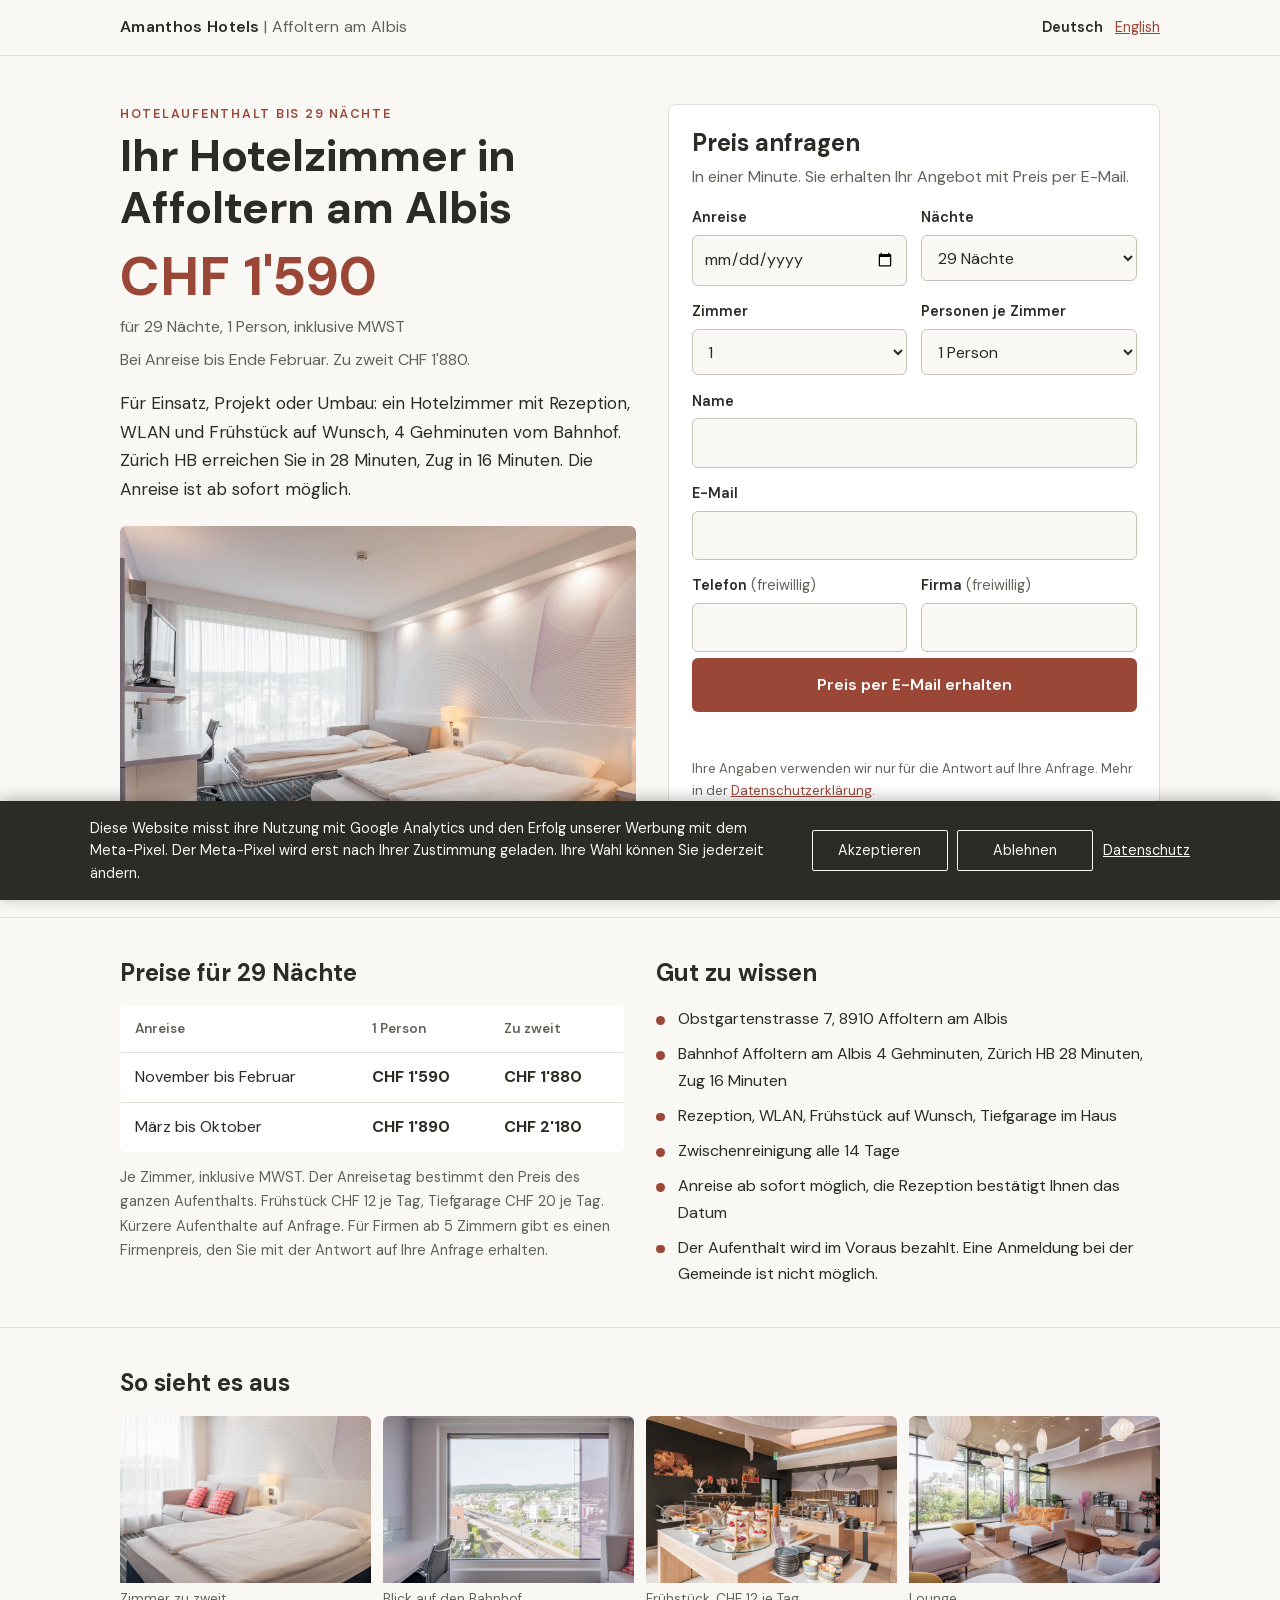
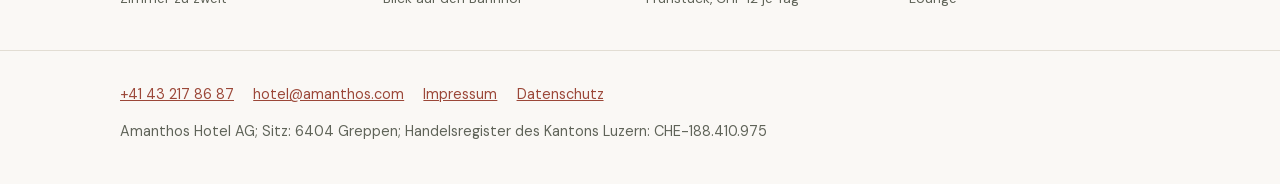
==== affoltern/index.html @ 2ec8eef7 "feat(affoltern): enquiry page for hotel stays of up to 29 nights Segment 2, part 3 of plan prize-anf" ====
<!DOCTYPE html>
<html lang="de">
<head>
  <meta charset="UTF-8">
  <meta name="viewport" content="width=device-width, initial-scale=1.0">
  <title>Hotelzimmer bis 29 Nächte in Affoltern am Albis | Amanthos Hotels</title>
  <meta name="description" content="Hotelzimmer in Affoltern am Albis für bis zu 29 Nächte: 1 Person CHF 1'590, zu zweit CHF 1'880 bei Anreise bis Ende Februar, inklusive MWST. Bahnhof 4 Gehminuten, Zürich HB 28 Minuten.">
  <link rel="canonical" href="https://www.amanthos.com/affoltern/">
  <link rel="alternate" hreflang="de" href="https://www.amanthos.com/affoltern/">
  <link rel="alternate" hreflang="en" href="https://www.amanthos.com/affoltern/en/">
  <link rel="alternate" hreflang="x-default" href="https://www.amanthos.com/affoltern/">
  <meta name="robots" content="index, follow">
  <meta property="og:type" content="website">
  <meta property="og:title" content="Hotelzimmer bis 29 Nächte in Affoltern am Albis: CHF 1'590">
  <meta property="og:description" content="Für Einsatz, Projekt oder Umbau. Preis inklusive MWST, Anreise ab sofort, Bahnhof 4 Gehminuten.">
  <meta property="og:url" content="https://www.amanthos.com/affoltern/">
  <meta property="og:image" content="https://www.amanthos.com/images/affoltern/zimmer-1600.webp">
  <meta property="og:locale" content="de_CH">

  <!-- Firmenlink (K4): den Token aus #f= lesen und das Fragment entfernen, bevor irgendein
       anderes Skript die Adresse sieht. Der Token bleibt im Browser, gesendet wird nur die Kennung. -->
  <script>
    (function () {
      try {
        var m = /(?:^#|&)f=([A-Za-z0-9_-]{22})(?:&|$)/.exec(window.location.hash || '');
        if (m) { window.__affolternToken = m[1]; }
        if (window.location.hash) { history.replaceState(null, '', window.location.pathname + window.location.search); }
      } catch (e) { /* ohne Firmenlink weiter */ }
    })();
  </script>

  <link rel="preload" href="/assets/fonts/DMSans.woff2" as="font" type="font/woff2" crossorigin>
  <style>@font-face{font-family:'DM Sans';font-style:normal;font-weight:400 700;font-display:swap;src:url(/assets/fonts/DMSans.woff2) format('woff2')}</style>
  <link rel="stylesheet" href="/affoltern/affoltern.css">

  <script src="https://browser.sentry-cdn.com/10.68.0/bundle.tracing.min.js"
          integrity="sha384-IDGicfmkFBjzbyXFRgxkdVAjmPeBqxWZUv7oUbKSCAc+OEMdNXzrciXnPJzd17Xc"
          crossorigin="anonymous" defer></script>
  <script src="/js/sentry-init.js" defer></script>
  <script async src="https://plausible.io/js/pa-nLFScH18E7rqIC7Xrps3j.js"></script>
  <script>
    window.plausible=window.plausible||function(){(plausible.q=plausible.q||[]).push(arguments)},plausible.init=plausible.init||function(i){plausible.o=i||{}};
    plausible.init()
  </script>
  <!-- consent.js laedt SYNCHRON und VOR gtag: nur so stehen die Consent-Defaults vorher. -->
  <script src="/js/consent.js"></script>
  <script defer src="/js/meta.js"></script>
  <script>
    window.dataLayer = window.dataLayer || [];
    function gtag(){dataLayer.push(arguments);}
    gtag('js', new Date());
    gtag('config', 'G-1EW53WRTNR');
    gtag('config', 'AW-702540316');
    (function () {
      var geholt = false;
      function laden() {
        if (geholt) return;
        geholt = true;
        var s = document.createElement('script');
        s.async = true;
        s.src = 'https://www.googletagmanager.com/gtag/js?id=G-1EW53WRTNR';
        (document.head || document.documentElement).appendChild(s);
      }
      var wahl = null;
      try { wahl = window.localStorage.getItem('am_consent_analytics'); } catch (e) { /* Privatmodus */ }
      if (wahl !== 'denied') { laden(); }
      document.addEventListener('am:consent-change', function (e) {
        if (e && e.detail && e.detail.state === 'granted') { laden(); }
      });
    })();
  </script>
  <script defer src="/affoltern/js/affoltern-config.js"></script>
  <script defer src="/affoltern/js/affoltern-firmenlink.js"></script>
  <script defer src="/affoltern/js/affoltern-page.js"></script>
</head>
<body>

<header class="kopf">
  <div class="huelle kopf__inhalt">
    <a class="kopf__marke" href="/affoltern/">Amanthos Hotels <span>| Affoltern am Albis</span></a>
    <nav class="sprache" aria-label="Sprache">
      <a href="/affoltern/" aria-current="page" hreflang="de" lang="de">Deutsch</a>
      <a href="/affoltern/en/" hreflang="en" lang="en">English</a>
    </nav>
  </div>
</header>

<main>
  <div class="huelle einstieg">
    <div>
      <p class="augenbraue">Hotelaufenthalt bis 29 Nächte</p>
      <h1>Ihr Hotelzimmer in Affoltern am Albis</h1>
      <p class="preis"><span class="preis__betrag">CHF 1'590</span> <span class="preis__zusatz">für 29 Nächte, 1 Person, inklusive MWST</span></p>
      <p class="preis__zusatz">Bei Anreise bis Ende Februar. Zu zweit CHF 1'880.</p>
      <p class="vorspann">Für Einsatz, Projekt oder Umbau: ein Hotelzimmer mit Rezeption, WLAN und Frühstück auf Wunsch, 4 Gehminuten vom Bahnhof. Zürich HB erreichen Sie in 28 Minuten, Zug in 16 Minuten. Die Anreise ist ab sofort möglich.</p>
      <div class="bild-haupt" style="margin-top:1.4rem">
        <picture>
          <source type="image/webp" media="(max-width: 700px)" srcset="/images/affoltern/zimmer-960.webp">
          <img src="/images/affoltern/zimmer-1600.webp" alt="Hotelzimmer mit Doppelbett, Schreibtisch und grossem Fenster mit Blick über Affoltern am Albis" width="1600" height="1065" fetchpriority="high" decoding="async">
        </picture>
      </div>
    </div>

    <div class="anfrage" id="anfrage">
      <form id="af-form">
        <h2>Preis anfragen</h2>
        <p class="anfrage__lead">In einer Minute. Sie erhalten Ihr Angebot mit Preis per E-Mail.</p>
        <p class="af-hinweis" id="af-prefill" hidden></p>
        <div class="felder">
          <div class="feld feld--halb">
            <label for="af-arrival">Anreise</label>
            <input type="date" id="af-arrival" name="arrival" required>
          </div>
          <div class="feld feld--halb">
            <label for="af-nights">Nächte</label>
            <select id="af-nights" name="nights">
              <option value="29" selected>29 Nächte</option>
              <option value="kuerzer">Kürzer als 29 Nächte (Preis auf Anfrage)</option>
            </select>
          </div>
          <div class="feld feld--halb">
            <label for="af-rooms">Zimmer</label>
            <select id="af-rooms" name="rooms">
              <option value="1" selected>1</option><option value="2">2</option><option value="3">3</option><option value="4">4</option><option value="5">5</option><option value="6">6</option><option value="7">7</option><option value="8">8</option><option value="9">9</option><option value="10">10</option><option value="11">11</option><option value="12">12</option><option value="13">13</option><option value="14">14</option><option value="15">15</option><option value="16">16</option><option value="17">17</option><option value="18">18</option><option value="19">19</option><option value="20">20</option><option value="21">21</option><option value="22">22</option><option value="23">23</option><option value="24">24</option><option value="25">25</option><option value="26">26</option><option value="27">27</option><option value="28">28</option><option value="29">29</option><option value="30">30</option>
            </select>
          </div>
          <div class="feld feld--halb">
            <label for="af-persons">Personen je Zimmer</label>
            <select id="af-persons" name="persons">
              <option value="1" selected>1 Person</option>
              <option value="2">2 Personen</option>
            </select>
          </div>
          <div class="feld">
            <label for="af-name">Name</label>
            <input type="text" id="af-name" name="name" autocomplete="name" required minlength="2" maxlength="200">
          </div>
          <div class="feld">
            <label for="af-email">E-Mail</label>
            <input type="email" id="af-email" name="email" autocomplete="email" required maxlength="200">
          </div>
          <div class="feld feld--halb">
            <label for="af-phone">Telefon <span class="optional">(freiwillig)</span></label>
            <input type="tel" id="af-phone" name="phone" autocomplete="tel" maxlength="40">
          </div>
          <div class="feld feld--halb">
            <label for="af-company">Firma <span class="optional">(freiwillig)</span></label>
            <input type="text" id="af-company" name="company" autocomplete="organization" maxlength="200">
          </div>
          <div class="honig" aria-hidden="true">
            <label for="af-company-website">Webseite</label>
            <input type="text" id="af-company-website" name="company_website" tabindex="-1" autocomplete="off">
          </div>
        </div>
        <button type="submit" class="knopf" id="af-submit">Preis per E-Mail erhalten</button>
        <p class="af-status" id="af-status" role="status" aria-live="polite"></p>
        <p class="datenschutz" id="af-consent">Ihre Angaben verwenden wir nur für die Antwort auf Ihre Anfrage. Mehr in der <a href="/privacy/">Datenschutzerklärung</a>.</p>
      </form>
      <div class="danke" id="af-success" tabindex="-1" hidden>
        <h2>Danke, Ihre Anfrage ist bei uns.</h2>
        <p>Ihr Angebot mit Preis erhalten Sie per E-Mail von hotel@amanthos.com, spätestens innert eines Werktags.</p>
        <p>Lieber gleich persönlich besprechen? Wählen Sie einen Termin für einen Rückruf:</p>
        <p><a class="knopf knopf--leise" href="https://cal.com/team/amanthos/affoltern-rueckruf" rel="noopener">Rückruf-Termin wählen</a></p>
        <p>Rezeption: <a href="tel:+41432178687">+41 43 217 86 87</a> · <a href="mailto:hotel@amanthos.com">hotel@amanthos.com</a></p>
      </div>
      <noscript><p class="klein">Ohne JavaScript erreichen Sie uns unter +41 43 217 86 87 oder hotel@amanthos.com.</p></noscript>
    </div>
  </div>

  <section>
    <div class="huelle zwei">
      <div>
        <h2>Preise für 29 Nächte</h2>
        <table class="preistabelle">
          <thead><tr><th scope="col">Anreise</th><th scope="col">1 Person</th><th scope="col">Zu zweit</th></tr></thead>
          <tbody>
            <tr><td>November bis Februar</td><td class="zahl">CHF 1'590</td><td class="zahl">CHF 1'880</td></tr>
            <tr><td>März bis Oktober</td><td class="zahl">CHF 1'890</td><td class="zahl">CHF 2'180</td></tr>
          </tbody>
        </table>
        <p class="klein">Je Zimmer, inklusive MWST. Der Anreisetag bestimmt den Preis des ganzen Aufenthalts. Frühstück CHF 12 je Tag, Tiefgarage CHF 20 je Tag. Kürzere Aufenthalte auf Anfrage. Für Firmen ab 5 Zimmern gibt es einen Firmenpreis, den Sie mit der Antwort auf Ihre Anfrage erhalten.</p>
      </div>
      <div>
        <h2>Gut zu wissen</h2>
        <ul class="fakten">
          <li>Obstgartenstrasse 7, 8910 Affoltern am Albis</li>
          <li>Bahnhof Affoltern am Albis 4 Gehminuten, Zürich HB 28 Minuten, Zug 16 Minuten</li>
          <li>Rezeption, WLAN, Frühstück auf Wunsch, Tiefgarage im Haus</li>
          <li>Zwischenreinigung alle 14 Tage</li>
          <li>Anreise ab sofort möglich, die Rezeption bestätigt Ihnen das Datum</li>
          <li>Der Aufenthalt wird im Voraus bezahlt. Eine Anmeldung bei der Gemeinde ist nicht möglich.</li>
        </ul>
      </div>
    </div>
  </section>

  <section>
    <div class="huelle">
      <h2>So sieht es aus</h2>
      <div class="galerie">
        <figure>
          <picture><source type="image/webp" media="(max-width: 700px)" srcset="/images/affoltern/zimmer-zwei-960.webp"><img src="/images/affoltern/zimmer-zwei-1600.webp" alt="Zimmer mit zwei Betten und Sofa" width="1600" height="1065" loading="lazy" decoding="async"></picture>
          <figcaption>Zimmer zu zweit</figcaption>
        </figure>
        <figure>
          <picture><source type="image/webp" media="(max-width: 700px)" srcset="/images/affoltern/aussicht-bahnhof-960.webp"><img src="/images/affoltern/aussicht-bahnhof-1600.webp" alt="Blick aus dem Zimmerfenster auf den Bahnhof Affoltern am Albis" width="1600" height="1065" loading="lazy" decoding="async"></picture>
          <figcaption>Blick auf den Bahnhof</figcaption>
        </figure>
        <figure>
          <picture><source type="image/webp" media="(max-width: 700px)" srcset="/images/affoltern/fruehstueck-960.webp"><img src="/images/affoltern/fruehstueck-1600.webp" alt="Frühstücksbuffet mit Brot, Früchten und Gebäck" width="1600" height="1065" loading="lazy" decoding="async"></picture>
          <figcaption>Frühstück, CHF 12 je Tag</figcaption>
        </figure>
        <figure>
          <picture><source type="image/webp" media="(max-width: 700px)" srcset="/images/affoltern/lounge-960.webp"><img src="/images/affoltern/lounge-1600.webp" alt="Lounge mit Sofas und grossen Fenstern" width="1600" height="1065" loading="lazy" decoding="async"></picture>
          <figcaption>Lounge</figcaption>
        </figure>
      </div>
    </div>
  </section>
</main>

<footer class="fuss">
  <div class="huelle">
    <div class="fuss__zeile">
      <a href="tel:+41432178687">+41 43 217 86 87</a>
      <a href="mailto:hotel@amanthos.com">hotel@amanthos.com</a>
      <a href="/imprint/">Impressum</a>
      <a href="/privacy/">Datenschutz</a>
    </div>
    <p>Amanthos Hotel AG; Sitz: 6404 Greppen; Handelsregister des Kantons Luzern: CHE-188.410.975</p>
  </div>
</footer>
</body>
</html>
---- affoltern/affoltern.css ----
/* Seiten /affoltern/ und /affoltern/en/: Hotelaufenthalt bis 29 Naechte, Amanthos Hotels.
   Farben und Schrift wie investment/bad-wiessee, damit amanthos.com ein Auftritt bleibt. */

*, *::before, *::after { margin: 0; padding: 0; box-sizing: border-box; }

:root {
  --bg: #FAF8F5;
  --flaeche: #FFFFFF;
  --text: #2a2c25;
  --gedaempft: #5f6358;
  --akzent: #9b4738;
  --akzent-dunkel: #7d3529;
  --linie: #E2DDD3;
  --spalte: 1080px;
}

html { scroll-behavior: smooth; }
body {
  font-family: 'DM Sans', system-ui, -apple-system, sans-serif;
  background: var(--bg); color: var(--text); line-height: 1.65;
  -webkit-font-smoothing: antialiased;
}
img { max-width: 100%; height: auto; display: block; }
a { color: var(--akzent); }
.huelle { max-width: var(--spalte); margin: 0 auto; padding-inline: 1.25rem; }

/* Kopf */
.kopf { border-bottom: 1px solid var(--linie); }
.kopf__inhalt { display: flex; align-items: center; justify-content: space-between; gap: 1rem; padding-block: .9rem; flex-wrap: wrap; }
.kopf__marke { font-weight: 600; letter-spacing: .02em; color: var(--text); text-decoration: none; }
.kopf__marke span { color: var(--gedaempft); font-weight: 400; }
.sprache { display: flex; gap: .75rem; font-size: .9rem; }
.sprache a[aria-current="page"] { color: var(--text); font-weight: 600; text-decoration: none; }

/* Einstieg mit Preis zuerst */
.einstieg { display: grid; gap: 2rem; padding-block: 2rem 2.5rem; }
@media (min-width: 900px) { .einstieg { grid-template-columns: 1.05fr 1fr; align-items: start; padding-block: 3rem; } }
.augenbraue { font-size: .78rem; letter-spacing: .14em; text-transform: uppercase; color: var(--akzent); font-weight: 600; }
h1 { font-size: clamp(1.9rem, 4.5vw, 2.8rem); line-height: 1.15; margin: .4rem 0 1rem; font-weight: 700; }
.preis { display: flex; align-items: baseline; gap: .6rem; flex-wrap: wrap; margin-bottom: .4rem; }
.preis__betrag { font-size: clamp(2.4rem, 7vw, 3.4rem); font-weight: 700; color: var(--akzent); line-height: 1; }
.preis__zusatz { color: var(--gedaempft); }
.vorspann { font-size: 1.08rem; margin-top: 1rem; }
.bild-haupt { border-radius: 6px; overflow: hidden; }

/* Abschnitte */
section { padding-block: 2.5rem; border-top: 1px solid var(--linie); }
h2 { font-size: 1.5rem; line-height: 1.25; margin-bottom: 1.1rem; }
.zwei { display: grid; gap: 2rem; }
@media (min-width: 900px) { .zwei { grid-template-columns: 1fr 1fr; } }

/* Preistabelle */
.preistabelle { width: 100%; border-collapse: collapse; background: var(--flaeche); border: 1px solid var(--linie); border-radius: 6px; overflow: hidden; }
.preistabelle th, .preistabelle td { text-align: left; padding: .7rem .9rem; border-bottom: 1px solid var(--linie); vertical-align: top; }
.preistabelle thead th { font-size: .85rem; color: var(--gedaempft); font-weight: 600; }
.preistabelle td.zahl { font-weight: 700; white-space: nowrap; }
.preistabelle tr:last-child td { border-bottom: 0; }
.klein { font-size: .92rem; color: var(--gedaempft); margin-top: .8rem; }

.fakten { list-style: none; display: grid; gap: .55rem; }
.fakten li { padding-left: 1.4rem; position: relative; }
.fakten li::before { content: ''; position: absolute; left: 0; top: .62em; width: .55rem; height: .55rem; border-radius: 50%; background: var(--akzent); }

.galerie { display: grid; gap: .75rem; grid-template-columns: repeat(2, 1fr); }
@media (min-width: 900px) { .galerie { grid-template-columns: repeat(4, 1fr); } }
.galerie figure { border-radius: 6px; overflow: hidden; }
.galerie figcaption { font-size: .85rem; color: var(--gedaempft); padding-top: .3rem; }

/* Formular */
.anfrage { background: var(--flaeche); border: 1px solid var(--linie); border-radius: 8px; padding: 1.4rem; }
.anfrage h2 { margin-bottom: .4rem; }
.anfrage__lead { color: var(--gedaempft); margin-bottom: 1rem; }
.felder { display: grid; gap: .9rem; grid-template-columns: 1fr 1fr; }
.feld { display: flex; flex-direction: column; gap: .3rem; grid-column: span 2; }
.feld--halb { grid-column: span 1; }
@media (max-width: 480px) { .feld--halb { grid-column: span 2; } }
label { font-size: .9rem; font-weight: 600; }
label .optional { font-weight: 400; color: var(--gedaempft); }
input, select {
  font: inherit; color: inherit; background: var(--bg); width: 100%;
  border: 1px solid #c9c3b6; border-radius: 6px; padding: .65rem .7rem; min-height: 2.9rem;
}
input:focus-visible, select:focus-visible, button:focus-visible, a:focus-visible { outline: 3px solid var(--akzent); outline-offset: 2px; }
.honig { position: absolute; left: -10000px; width: 1px; height: 1px; overflow: hidden; }
.knopf {
  font: inherit; font-weight: 600; cursor: pointer; border: 0; border-radius: 6px;
  background: var(--akzent); color: #fff; padding: .85rem 1.4rem; min-height: 3rem; width: 100%; margin-top: .4rem;
}
.knopf:hover { background: var(--akzent-dunkel); }
.knopf[disabled] { opacity: .65; cursor: wait; }
.knopf--leise { display: inline-block; width: auto; text-decoration: none; text-align: center; }
.af-hinweis { background: #f3ede4; border-radius: 6px; padding: .6rem .8rem; font-size: .92rem; margin-bottom: .9rem; }
.af-status { min-height: 1.4rem; margin-top: .7rem; font-size: .95rem; }
.af-status--fehler { color: #8a1c0f; font-weight: 600; }
.danke { outline: none; }
.danke h2 { color: var(--akzent); }
.danke p { margin-bottom: .8rem; }
.datenschutz { font-size: .82rem; color: var(--gedaempft); margin-top: .8rem; }

/* Fuss */
.fuss { border-top: 1px solid var(--linie); padding-block: 2rem 2.5rem; font-size: .9rem; color: var(--gedaempft); }
.fuss__zeile { display: flex; gap: 1.2rem; flex-wrap: wrap; margin-bottom: .8rem; }

@media (prefers-reduced-motion: reduce) { html { scroll-behavior: auto; } }
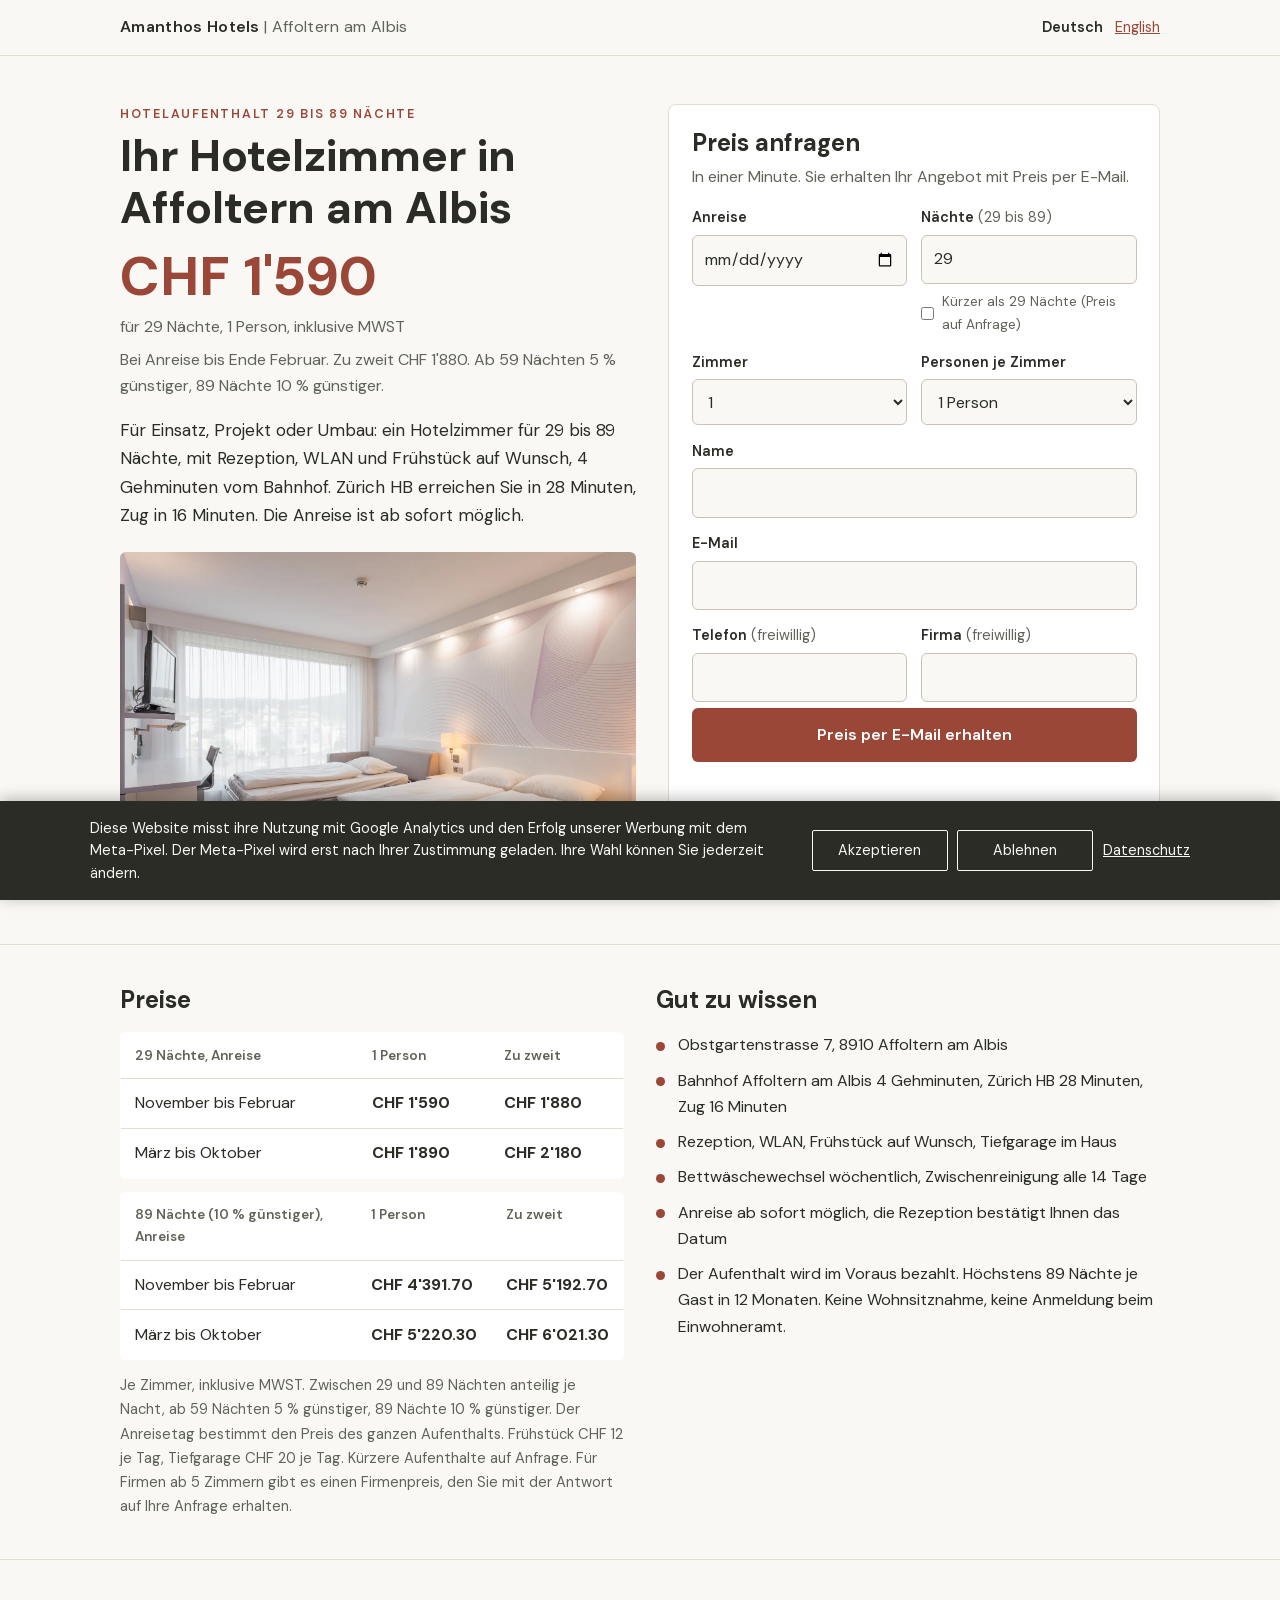
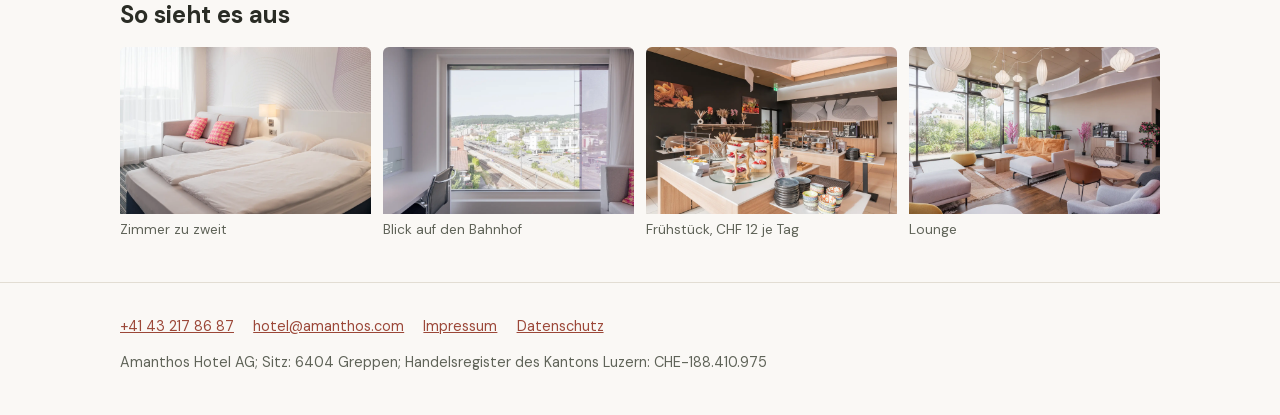
==== commit 2558a1a8: "feat(affoltern): stays of 29 to 89 nights with price tiers on the enquiry page Addendum 1 of plan pr" ====
--- a/affoltern/index.html
+++ b/affoltern/index.html
@@ -3,15 +3,15 @@
 <head>
   <meta charset="UTF-8">
   <meta name="viewport" content="width=device-width, initial-scale=1.0">
-  <title>Hotelzimmer bis 29 Nächte in Affoltern am Albis | Amanthos Hotels</title>
-  <meta name="description" content="Hotelzimmer in Affoltern am Albis für bis zu 29 Nächte: 1 Person CHF 1'590, zu zweit CHF 1'880 bei Anreise bis Ende Februar, inklusive MWST. Bahnhof 4 Gehminuten, Zürich HB 28 Minuten.">
+  <title>Hotelzimmer für 29 bis 89 Nächte in Affoltern am Albis | Amanthos Hotels</title>
+  <meta name="description" content="Hotelzimmer in Affoltern am Albis für 29 bis 89 Nächte: ab CHF 1'590 für 29 Nächte, ab 59 Nächten 5 % günstiger, 89 Nächte 10 % günstiger, inklusive MWST. Bahnhof 4 Gehminuten, Zürich HB 28 Minuten.">
   <link rel="canonical" href="https://www.amanthos.com/affoltern/">
   <link rel="alternate" hreflang="de" href="https://www.amanthos.com/affoltern/">
   <link rel="alternate" hreflang="en" href="https://www.amanthos.com/affoltern/en/">
   <link rel="alternate" hreflang="x-default" href="https://www.amanthos.com/affoltern/">
   <meta name="robots" content="index, follow">
   <meta property="og:type" content="website">
-  <meta property="og:title" content="Hotelzimmer bis 29 Nächte in Affoltern am Albis: CHF 1'590">
+  <meta property="og:title" content="Hotelzimmer für 29 bis 89 Nächte in Affoltern am Albis: ab CHF 1'590">
   <meta property="og:description" content="Für Einsatz, Projekt oder Umbau. Preis inklusive MWST, Anreise ab sofort, Bahnhof 4 Gehminuten.">
   <meta property="og:url" content="https://www.amanthos.com/affoltern/">
   <meta property="og:image" content="https://www.amanthos.com/images/affoltern/zimmer-1600.webp">
@@ -88,11 +88,11 @@
 <main>
   <div class="huelle einstieg">
     <div>
-      <p class="augenbraue">Hotelaufenthalt bis 29 Nächte</p>
+      <p class="augenbraue">Hotelaufenthalt 29 bis 89 Nächte</p>
       <h1>Ihr Hotelzimmer in Affoltern am Albis</h1>
       <p class="preis"><span class="preis__betrag">CHF 1'590</span> <span class="preis__zusatz">für 29 Nächte, 1 Person, inklusive MWST</span></p>
-      <p class="preis__zusatz">Bei Anreise bis Ende Februar. Zu zweit CHF 1'880.</p>
-      <p class="vorspann">Für Einsatz, Projekt oder Umbau: ein Hotelzimmer mit Rezeption, WLAN und Frühstück auf Wunsch, 4 Gehminuten vom Bahnhof. Zürich HB erreichen Sie in 28 Minuten, Zug in 16 Minuten. Die Anreise ist ab sofort möglich.</p>
+      <p class="preis__zusatz">Bei Anreise bis Ende Februar. Zu zweit CHF 1'880. Ab 59 Nächten 5 % günstiger, 89 Nächte 10 % günstiger.</p>
+      <p class="vorspann">Für Einsatz, Projekt oder Umbau: ein Hotelzimmer für 29 bis 89 Nächte, mit Rezeption, WLAN und Frühstück auf Wunsch, 4 Gehminuten vom Bahnhof. Zürich HB erreichen Sie in 28 Minuten, Zug in 16 Minuten. Die Anreise ist ab sofort möglich.</p>
       <div class="bild-haupt" style="margin-top:1.4rem">
         <picture>
           <source type="image/webp" media="(max-width: 700px)" srcset="/images/affoltern/zimmer-960.webp">
@@ -112,11 +112,9 @@
             <input type="date" id="af-arrival" name="arrival" required>
           </div>
           <div class="feld feld--halb">
-            <label for="af-nights">Nächte</label>
-            <select id="af-nights" name="nights">
-              <option value="29" selected>29 Nächte</option>
-              <option value="kuerzer">Kürzer als 29 Nächte (Preis auf Anfrage)</option>
-            </select>
+            <label for="af-nights">Nächte <span class="optional">(29 bis 89)</span></label>
+            <input type="number" id="af-nights" name="nights" inputmode="numeric" min="29" max="89" step="1" value="29">
+            <label class="kasten"><input type="checkbox" id="af-nights-shorter" name="nights_shorter"> Kürzer als 29 Nächte (Preis auf Anfrage)</label>
           </div>
           <div class="feld feld--halb">
             <label for="af-rooms">Zimmer</label>
@@ -170,15 +168,22 @@
   <section>
     <div class="huelle zwei">
       <div>
-        <h2>Preise für 29 Nächte</h2>
+        <h2>Preise</h2>
         <table class="preistabelle">
-          <thead><tr><th scope="col">Anreise</th><th scope="col">1 Person</th><th scope="col">Zu zweit</th></tr></thead>
+          <thead><tr><th scope="col">29 Nächte, Anreise</th><th scope="col">1 Person</th><th scope="col">Zu zweit</th></tr></thead>
           <tbody>
             <tr><td>November bis Februar</td><td class="zahl">CHF 1'590</td><td class="zahl">CHF 1'880</td></tr>
             <tr><td>März bis Oktober</td><td class="zahl">CHF 1'890</td><td class="zahl">CHF 2'180</td></tr>
           </tbody>
         </table>
-        <p class="klein">Je Zimmer, inklusive MWST. Der Anreisetag bestimmt den Preis des ganzen Aufenthalts. Frühstück CHF 12 je Tag, Tiefgarage CHF 20 je Tag. Kürzere Aufenthalte auf Anfrage. Für Firmen ab 5 Zimmern gibt es einen Firmenpreis, den Sie mit der Antwort auf Ihre Anfrage erhalten.</p>
+        <table class="preistabelle" style="margin-top:.8rem">
+          <thead><tr><th scope="col">89 Nächte (10 % günstiger), Anreise</th><th scope="col">1 Person</th><th scope="col">Zu zweit</th></tr></thead>
+          <tbody>
+            <tr><td>November bis Februar</td><td class="zahl">CHF 4'391.70</td><td class="zahl">CHF 5'192.70</td></tr>
+            <tr><td>März bis Oktober</td><td class="zahl">CHF 5'220.30</td><td class="zahl">CHF 6'021.30</td></tr>
+          </tbody>
+        </table>
+        <p class="klein">Je Zimmer, inklusive MWST. Zwischen 29 und 89 Nächten anteilig je Nacht, ab 59 Nächten 5 % günstiger, 89 Nächte 10 % günstiger. Der Anreisetag bestimmt den Preis des ganzen Aufenthalts. Frühstück CHF 12 je Tag, Tiefgarage CHF 20 je Tag. Kürzere Aufenthalte auf Anfrage. Für Firmen ab 5 Zimmern gibt es einen Firmenpreis, den Sie mit der Antwort auf Ihre Anfrage erhalten.</p>
       </div>
       <div>
         <h2>Gut zu wissen</h2>
@@ -186,9 +191,9 @@
           <li>Obstgartenstrasse 7, 8910 Affoltern am Albis</li>
           <li>Bahnhof Affoltern am Albis 4 Gehminuten, Zürich HB 28 Minuten, Zug 16 Minuten</li>
           <li>Rezeption, WLAN, Frühstück auf Wunsch, Tiefgarage im Haus</li>
-          <li>Zwischenreinigung alle 14 Tage</li>
+          <li>Bettwäschewechsel wöchentlich, Zwischenreinigung alle 14 Tage</li>
           <li>Anreise ab sofort möglich, die Rezeption bestätigt Ihnen das Datum</li>
-          <li>Der Aufenthalt wird im Voraus bezahlt. Eine Anmeldung bei der Gemeinde ist nicht möglich.</li>
+          <li>Der Aufenthalt wird im Voraus bezahlt. Höchstens 89 Nächte je Gast in 12 Monaten. Keine Wohnsitznahme, keine Anmeldung beim Einwohneramt.</li>
         </ul>
       </div>
     </div>
--- a/affoltern/affoltern.css
+++ b/affoltern/affoltern.css
@@ -81,6 +81,9 @@
   border: 1px solid #c9c3b6; border-radius: 6px; padding: .65rem .7rem; min-height: 2.9rem;
 }
 input:focus-visible, select:focus-visible, button:focus-visible, a:focus-visible { outline: 3px solid var(--akzent); outline-offset: 2px; }
+.kasten { display: flex; align-items: center; gap: .45rem; font-weight: 400; font-size: .85rem; color: var(--gedaempft); margin-top: .15rem; }
+.kasten input { width: auto; min-height: 0; margin: 0; }
+input:disabled { opacity: .5; }
 .honig { position: absolute; left: -10000px; width: 1px; height: 1px; overflow: hidden; }
 .knopf {
   font: inherit; font-weight: 600; cursor: pointer; border: 0; border-radius: 6px;
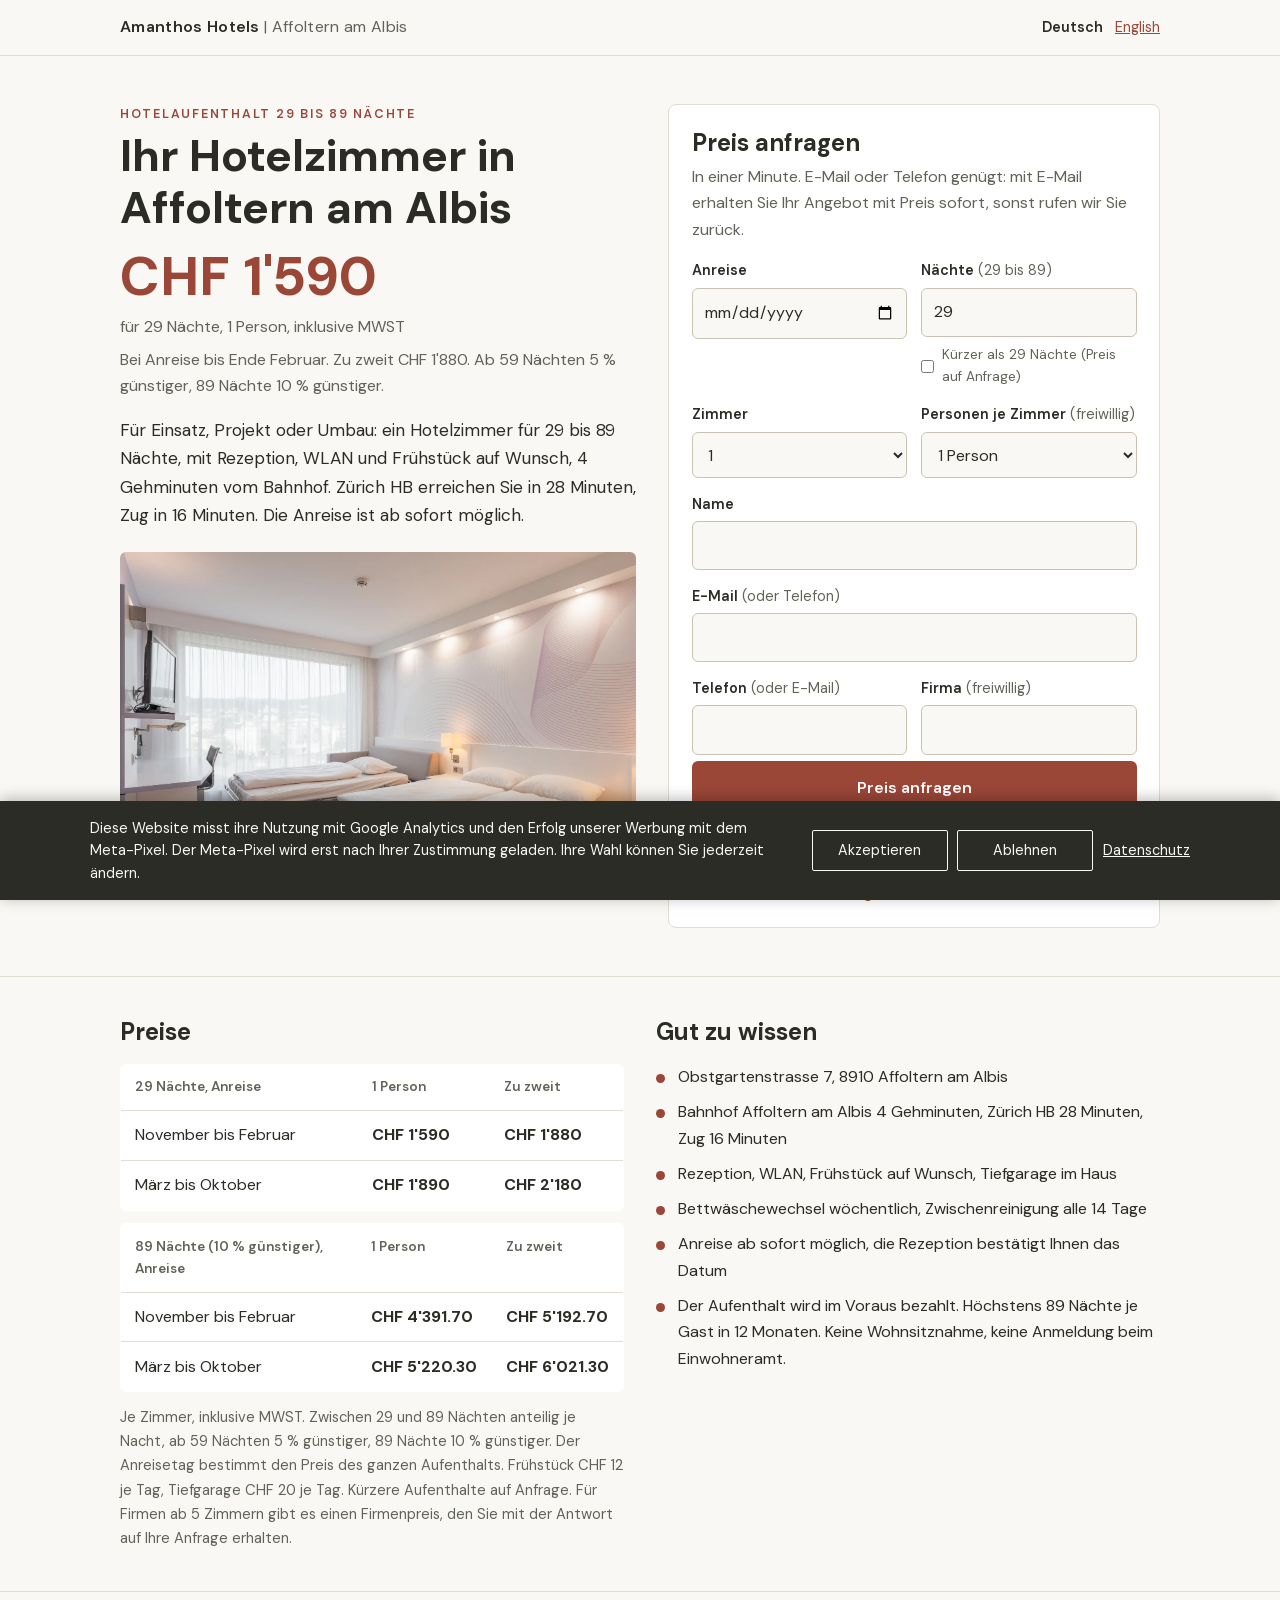
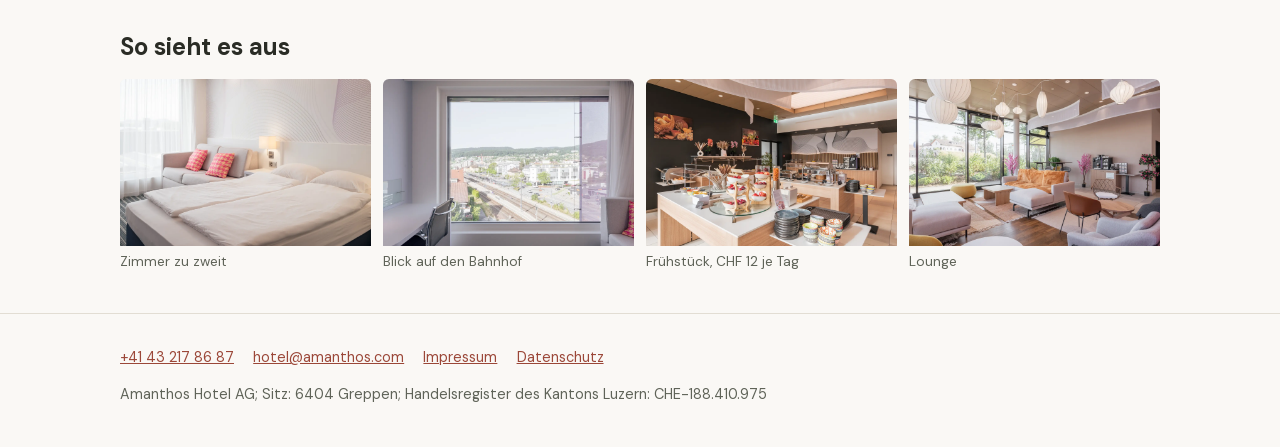
==== commit 47a68d86: "feat(affoltern): email or phone is enough on the enquiry form Decision Bogdan 02.11.2026: required a" ====
--- a/affoltern/index.html
+++ b/affoltern/index.html
@@ -71,7 +71,7 @@
   </script>
   <script defer src="/affoltern/js/affoltern-config.js"></script>
   <script defer src="/affoltern/js/affoltern-firmenlink.js"></script>
-  <script defer src="/affoltern/js/affoltern-page.js"></script>
+  <script defer src="/affoltern/js/affoltern-page.js?v=3"></script>
 </head>
 <body>
 
@@ -104,7 +104,7 @@
     <div class="anfrage" id="anfrage">
       <form id="af-form">
         <h2>Preis anfragen</h2>
-        <p class="anfrage__lead">In einer Minute. Sie erhalten Ihr Angebot mit Preis per E-Mail.</p>
+        <p class="anfrage__lead">In einer Minute. E-Mail oder Telefon genügt: mit E-Mail erhalten Sie Ihr Angebot mit Preis sofort, sonst rufen wir Sie zurück.</p>
         <p class="af-hinweis" id="af-prefill" hidden></p>
         <div class="felder">
           <div class="feld feld--halb">
@@ -123,7 +123,7 @@
             </select>
           </div>
           <div class="feld feld--halb">
-            <label for="af-persons">Personen je Zimmer</label>
+            <label for="af-persons">Personen je Zimmer <span class="optional">(freiwillig)</span></label>
             <select id="af-persons" name="persons">
               <option value="1" selected>1 Person</option>
               <option value="2">2 Personen</option>
@@ -134,11 +134,11 @@
             <input type="text" id="af-name" name="name" autocomplete="name" required minlength="2" maxlength="200">
           </div>
           <div class="feld">
-            <label for="af-email">E-Mail</label>
-            <input type="email" id="af-email" name="email" autocomplete="email" required maxlength="200">
-          </div>
-          <div class="feld feld--halb">
-            <label for="af-phone">Telefon <span class="optional">(freiwillig)</span></label>
+            <label for="af-email">E-Mail <span class="optional">(oder Telefon)</span></label>
+            <input type="email" id="af-email" name="email" autocomplete="email" maxlength="200">
+          </div>
+          <div class="feld feld--halb">
+            <label for="af-phone">Telefon <span class="optional">(oder E-Mail)</span></label>
             <input type="tel" id="af-phone" name="phone" autocomplete="tel" maxlength="40">
           </div>
           <div class="feld feld--halb">
@@ -150,13 +150,13 @@
             <input type="text" id="af-company-website" name="company_website" tabindex="-1" autocomplete="off">
           </div>
         </div>
-        <button type="submit" class="knopf" id="af-submit">Preis per E-Mail erhalten</button>
+        <button type="submit" class="knopf" id="af-submit">Preis anfragen</button>
         <p class="af-status" id="af-status" role="status" aria-live="polite"></p>
         <p class="datenschutz" id="af-consent">Ihre Angaben verwenden wir nur für die Antwort auf Ihre Anfrage. Mehr in der <a href="/privacy/">Datenschutzerklärung</a>.</p>
       </form>
       <div class="danke" id="af-success" tabindex="-1" hidden>
         <h2>Danke, Ihre Anfrage ist bei uns.</h2>
-        <p>Ihr Angebot mit Preis erhalten Sie per E-Mail von hotel@amanthos.com, spätestens innert eines Werktags.</p>
+        <p>Mit E-Mail-Adresse ist Ihr Angebot mit Preis in wenigen Minuten in Ihrem Postfach. Ohne E-Mail rufen wir Sie innert eines Werktags zurück.</p>
         <p>Lieber gleich persönlich besprechen? Wählen Sie einen Termin für einen Rückruf:</p>
         <p><a class="knopf knopf--leise" href="https://cal.com/team/amanthos/affoltern-rueckruf" rel="noopener">Rückruf-Termin wählen</a></p>
         <p>Rezeption: <a href="tel:+41432178687">+41 43 217 86 87</a> · <a href="mailto:hotel@amanthos.com">hotel@amanthos.com</a></p>
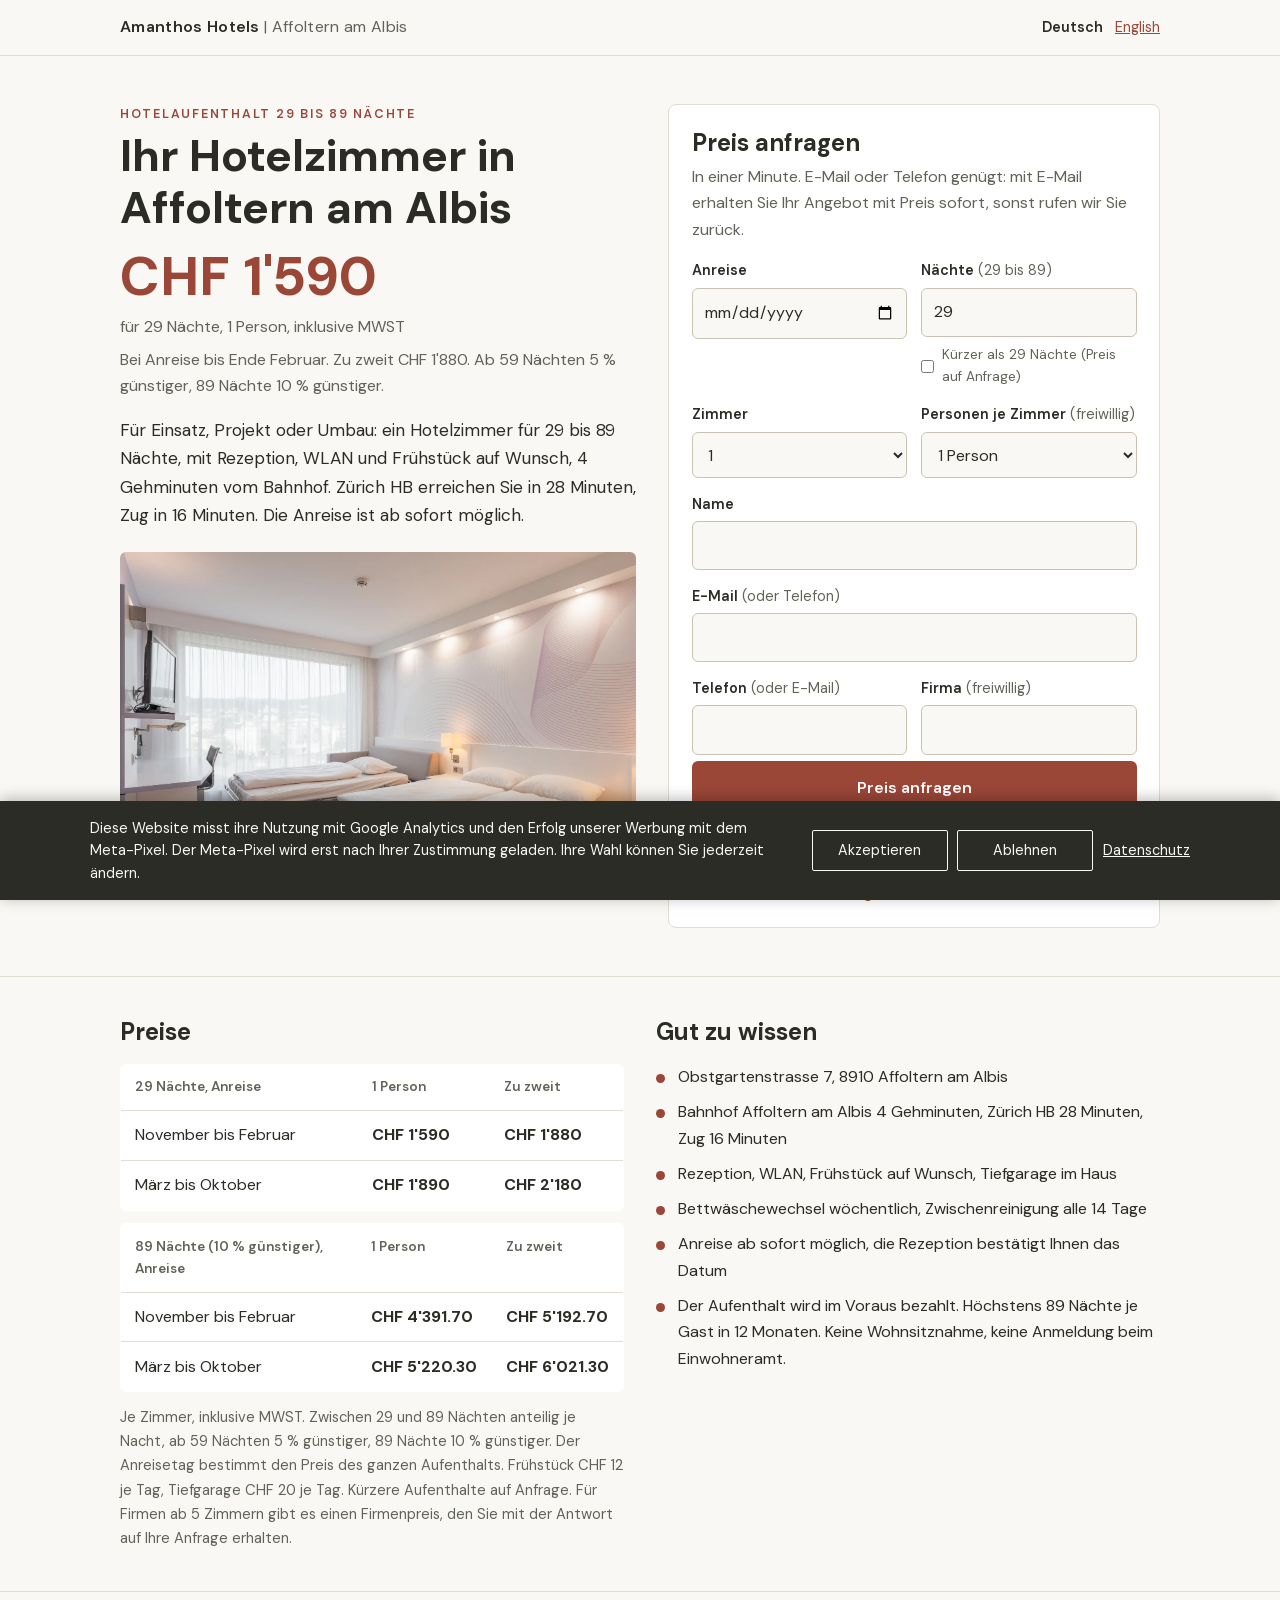
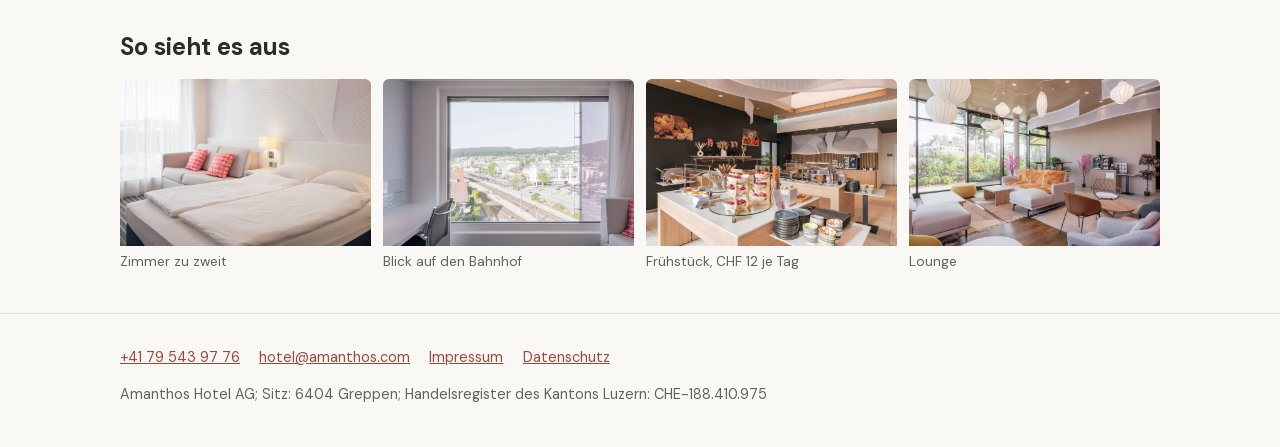
==== commit 016753f1: "fix(affoltern): show reception mobile number, flag invalid email on blur Replace the landline +41 43" ====
--- a/affoltern/index.html
+++ b/affoltern/index.html
@@ -159,9 +159,9 @@
         <p>Mit E-Mail-Adresse ist Ihr Angebot mit Preis in wenigen Minuten in Ihrem Postfach. Ohne E-Mail rufen wir Sie innert eines Werktags zurück.</p>
         <p>Lieber gleich persönlich besprechen? Wählen Sie einen Termin für einen Rückruf:</p>
         <p><a class="knopf knopf--leise" href="https://cal.com/team/amanthos/affoltern-rueckruf" rel="noopener">Rückruf-Termin wählen</a></p>
-        <p>Rezeption: <a href="tel:+41432178687">+41 43 217 86 87</a> · <a href="mailto:hotel@amanthos.com">hotel@amanthos.com</a></p>
-      </div>
-      <noscript><p class="klein">Ohne JavaScript erreichen Sie uns unter +41 43 217 86 87 oder hotel@amanthos.com.</p></noscript>
+        <p>Rezeption: <a href="tel:+41795439776">+41 79 543 97 76</a> · <a href="mailto:hotel@amanthos.com">hotel@amanthos.com</a></p>
+      </div>
+      <noscript><p class="klein">Ohne JavaScript erreichen Sie uns unter +41 79 543 97 76 oder hotel@amanthos.com.</p></noscript>
     </div>
   </div>
 
@@ -227,7 +227,7 @@
 <footer class="fuss">
   <div class="huelle">
     <div class="fuss__zeile">
-      <a href="tel:+41432178687">+41 43 217 86 87</a>
+      <a href="tel:+41795439776">+41 79 543 97 76</a>
       <a href="mailto:hotel@amanthos.com">hotel@amanthos.com</a>
       <a href="/imprint/">Impressum</a>
       <a href="/privacy/">Datenschutz</a>
